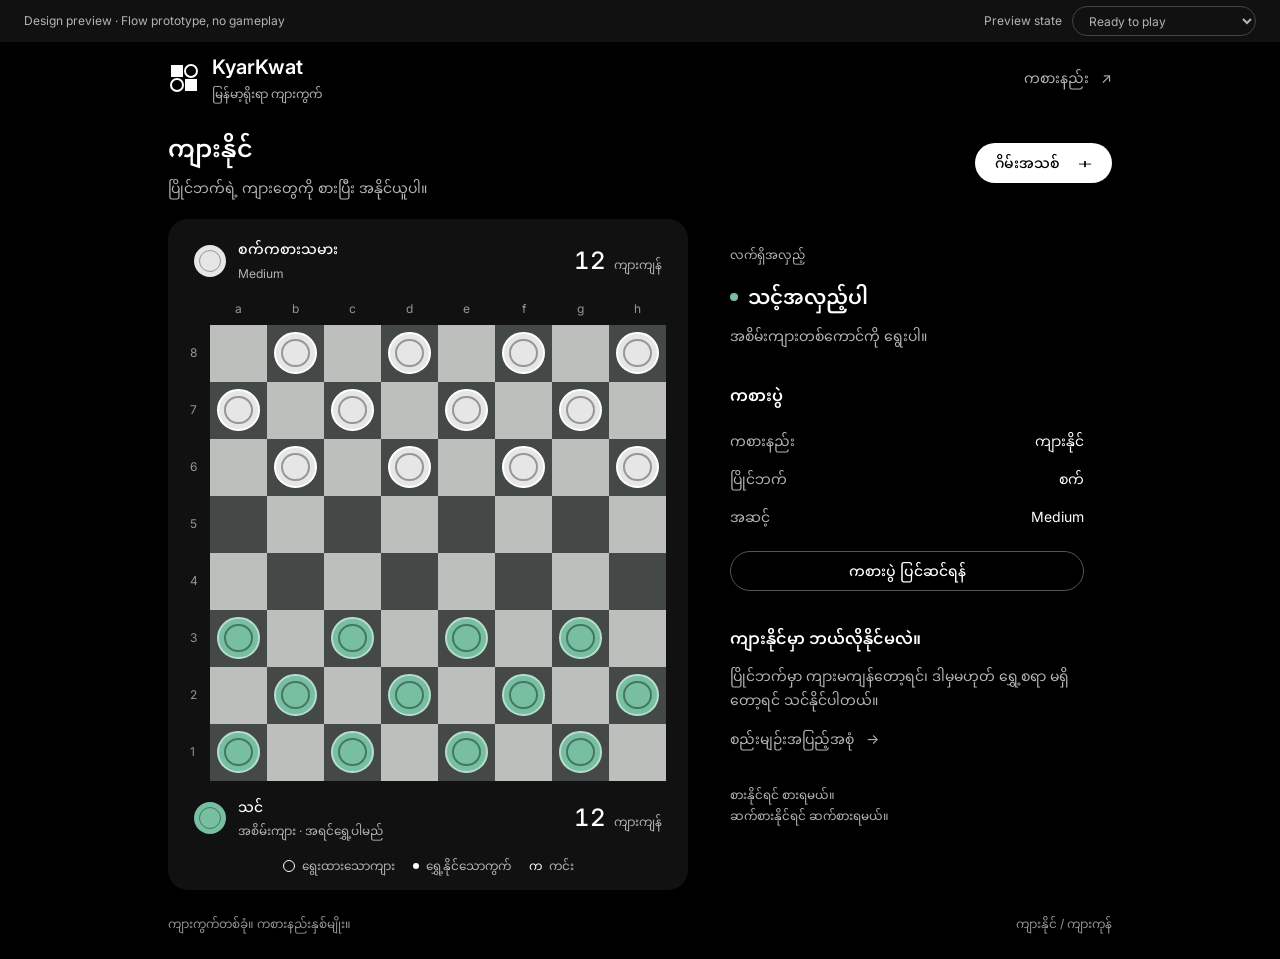
==== design/index.html @ 6bd20ec2 "feat: add Kyar Kwat Blazor game and Burmese project guide" ====
<!doctype html>
<html lang="my">
<head>
  <meta charset="utf-8">
  <meta name="viewport" content="width=device-width, initial-scale=1">
  <title>KyarKwat — ကျားကွက်</title>
  <link rel="preconnect" href="https://fonts.googleapis.com">
  <link rel="preconnect" href="https://fonts.gstatic.com" crossorigin>
  <link href="https://fonts.googleapis.com/css2?family=Inter:wght@400;500;600&family=Noto+Sans+Myanmar:wght@400;500;600&display=swap" rel="stylesheet">
  <link rel="stylesheet" href="style.css">
  <script src="prototype.js" defer></script>
</head>
<body>
  <div class="review-bar">
    <span>Design preview <span class="review-note">· Flow prototype, no gameplay</span></span>
    <label><span>Preview state</span>
      <select id="preview-state" lang="en">
        <option value="ready">Ready to play</option>
        <option value="capture">Compulsory capture</option>
        <option value="thinking">Computer thinking</option>
        <option value="win">Game result</option>
        <option value="blocked">No legal moves result</option>
        <option value="draw">Draw result</option>
      </select>
    </label>
  </div>
  <div class="app-shell">
    <header class="masthead">
      <a class="wordmark" href="./index.html" aria-label="KyarKwat မူလစာမျက်နှာ">
        <svg viewBox="0 0 32 32" width="32" height="32" fill="none" aria-hidden="true"><path d="M3 3h12v12H3zm14 14h12v12H17z" fill="currentColor"/><circle cx="23" cy="9" r="6" stroke="currentColor" stroke-width="2"/><circle cx="9" cy="23" r="6" stroke="currentColor" stroke-width="2"/></svg>
        <span>KyarKwat <small>မြန်မာ့ရိုးရာ ကျားကွက်</small></span>
      </a>
      <button class="text-button" id="open-rules">ကစားနည်း <span aria-hidden="true">↗</span></button>
    </header>
    <main>
      <div class="title-row">
        <div><h1 id="mode-title">ကျားနိုင်</h1><p id="objective">ပြိုင်ဘက်ရဲ့ ကျားတွေကို စားပြီး အနိုင်ယူပါ။</p></div>
        <button class="primary" id="new-game">ဂိမ်းအသစ် <span aria-hidden="true">＋</span></button>
      </div>
      <div class="game-layout">
        <section class="play-area" aria-label="ကျားကွက်ခုံ">
          <div class="player-row opponent-row">
            <div class="player-name"><span class="counter ivory" aria-hidden="true"></span><div><strong id="opponent-name">စက်ကစားသမား</strong><small id="opponent-level">Medium</small></div></div>
            <div class="piece-count"><strong id="opponent-count">12</strong><span>ကျားကျန်</span></div>
          </div>
          <div class="board-frame">
            <div class="board-coordinates" aria-hidden="true"><span>a</span><span>b</span><span>c</span><span>d</span><span>e</span><span>f</span><span>g</span><span>h</span></div>
            <div class="board-with-ranks"><div class="ranks" aria-hidden="true"><span>8</span><span>7</span><span>6</span><span>5</span><span>4</span><span>3</span><span>2</span><span>1</span></div><div id="board" class="board" aria-label="ကျားကွက် နမူနာခုံ"></div></div>
          </div>
          <div class="player-row own-row">
            <div class="player-name"><span class="counter green" aria-hidden="true"></span><div><strong id="human-name">သင်</strong><small>အစိမ်းကျား · အရင်ရွှေ့ပါမည်</small></div></div>
            <div class="piece-count"><strong id="human-count">12</strong><span>ကျားကျန်</span></div>
          </div>
          <div class="board-key"><span><i class="key-ring" aria-hidden="true"></i>ရွေးထားသောကျား</span><span><i class="key-dot" aria-hidden="true"></i>ရွှေ့နိုင်သောကွက်</span><span><i class="key-king" aria-hidden="true">က</i>ကင်း</span></div>
        </section>
        <aside class="match-panel" aria-label="ကစားပွဲအချက်အလက်">
          <section class="turn-section" aria-labelledby="turn-title">
            <p class="status-label">လက်ရှိအလှည့်</p>
            <div class="turn-heading"><span class="turn-dot" aria-hidden="true"></span><h2 id="turn-title">သင့်အလှည့်ပါ</h2></div>
            <p id="turn-description" aria-live="polite" aria-atomic="true">အစိမ်းကျားတစ်ကောင်ကို ရွေးပါ။</p>
            <p class="capture-notice" id="capture-notice" hidden>စားနိုင်သောကြောင့် မဖြစ်မနေ စားရပါမည်။</p>
          </section>
          <section class="match-settings" aria-label="လက်ရှိကစားပွဲ">
            <h2>ကစားပွဲ</h2>
            <dl><div><dt>ကစားနည်း</dt><dd id="summary-mode">ကျားနိုင်</dd></div><div><dt>ပြိုင်ဘက်</dt><dd id="summary-opponent">စက်</dd></div><div id="summary-level-row"><dt>အဆင့်</dt><dd id="summary-level">Medium</dd></div></dl>
            <button class="secondary" id="change-settings">ကစားပွဲ ပြင်ဆင်ရန်</button>
          </section>
          <section class="objective-section">
            <h2 id="objective-heading">ကျားနိုင်မှာ ဘယ်လိုနိုင်မလဲ။</h2>
            <p id="objective-detail">ပြိုင်ဘက်မှာ ကျားမကျန်တော့ရင်၊ ဒါမှမဟုတ် ရွှေ့စရာ မရှိတော့ရင် သင်နိုင်ပါတယ်။</p>
            <button class="text-button" id="more-rules">စည်းမျဉ်းအပြည့်အစုံ <span aria-hidden="true">→</span></button>
          </section>
          <p class="quiet-note">စားနိုင်ရင် စားရမယ်။<br>ဆက်စားနိုင်ရင် ဆက်စားရမယ်။</p>
        </aside>
      </div>
    </main>
    <footer><span>ကျားကွက်တစ်ခုံ။ ကစားနည်းနှစ်မျိုး။</span><span>ကျားနိုင် / ကျားကုန်</span></footer>
  </div>

  <dialog id="setup-dialog" aria-labelledby="setup-title">
    <form id="setup-form">
      <div class="dialog-heading"><h2 id="setup-title">ကစားပွဲအသစ်</h2><button type="button" class="close-button" data-close aria-label="ပိတ်ရန်">×</button></div>
      <p class="dialog-intro">ကစားနည်းရွေးပြီး စတင်လိုက်ပါ။</p>
      <fieldset class="mode-options"><legend>ကစားနည်း</legend>
        <label class="mode-option"><input type="radio" name="mode" value="normal" checked><span><strong>ကျားနိုင်</strong><small>ပြိုင်ဘက်ကျားတွေကို စားပါ။</small></span><span class="radio-mark" aria-hidden="true"></span></label>
        <label class="mode-option"><input type="radio" name="mode" value="reverse"><span><strong>ကျားကုန်</strong><small>ကိုယ့်ကျားတွေကို စားအောင် ခင်းပေးပါ။</small></span><span class="radio-mark" aria-hidden="true"></span></label>
      </fieldset>
      <fieldset><legend>ပြိုင်ဘက်</legend><div class="segmented opponent-options"><label><input type="radio" name="opponent" value="computer" checked><span>စက်နဲ့ကစားမယ်</span></label><label><input type="radio" name="opponent" value="local"><span>နှစ်ယောက်ကစားမယ်</span></label></div></fieldset>
      <fieldset id="difficulty-field"><legend>စက်ရဲ့အဆင့်</legend><div class="segmented"><label><input type="radio" name="level" value="Easy"><span>Easy</span></label><label><input type="radio" name="level" value="Medium" checked><span>Medium</span></label><label><input type="radio" name="level" value="Hard"><span>Hard</span></label></div><p class="field-note" id="level-description">ရှေ့ဆက်ရွှေ့ကွက်တွေကို ကြိုတွက်ပြီး ကစားပါမယ်။</p></fieldset>
      <p class="setup-objective" id="setup-objective">ပြိုင်ဘက်မှာ ကျားကုန်ရင် သို့မဟုတ် ရွှေ့မရရင် သင်နိုင်ပါတယ်။</p>
      <p class="field-note">ဂိမ်းအသစ်စရင် လက်ရှိကစားပွဲကို အစားထိုးပါမယ်။</p>
      <button class="primary full-width" type="submit">စကစားမယ် <span aria-hidden="true">→</span></button>
    </form>
  </dialog>

  <dialog id="rules-dialog" aria-labelledby="rules-title">
    <div class="dialog-heading"><h2 id="rules-title">ကစားနည်း</h2><button class="close-button" data-close aria-label="ပိတ်ရန်">×</button></div>
    <div class="rule-content">
      <section><h3>ကျားနိုင်</h3><p>ပြိုင်ဘက်ကျား အကုန်စားနိုင်ရင်၊ ဒါမှမဟုတ် ပြိုင်ဘက် ရွှေ့မရတော့ရင် သင်နိုင်ပါတယ်။</p></section>
      <section><h3>ကျားကုန်</h3><p>ကိုယ့်ကျား တစ်ကောင်မှ မကျန်တော့ရင်၊ ဒါမှမဟုတ် ကိုယ်ရွှေ့စရာ မရှိတော့ရင် ကိုယ်နိုင်ပါတယ်။ Feed ဆိုတာ ကိုယ့်ကျားကို ပြိုင်ဘက်စားနိုင်အောင် တရားဝင်ရွှေ့ကွက်နဲ့ ခင်းပေးတာပါ။</p></section>
      <section><h3>ရွှေ့ခြင်းနဲ့ စားခြင်း</h3><p>တစ်ဖက်စီ ကျား ၁၂ ကောင်နဲ့ စပါတယ်။ ရိုးရိုးကျားက ရှေ့ထောင့်ဖြတ် တစ်ကွက်ရွှေ့ပြီး ရှေ့ဘက်ကို ခုန်စားနိုင်ပါတယ်။ စားနိုင်ရင် မဖြစ်မနေစားပြီး အများဆုံးစားနိုင်တဲ့လမ်းကို ရွေးရပါတယ်။ ဆက်စားနိုင်သေးရင် အဲဒီကျားနဲ့ပဲ ဆက်စားပါ။</p></section>
      <section><h3>ကင်းနဲ့ သရေ</h3><p>အလှည့်အဆုံးမှာ တစ်ဖက်အစွန်ရောက်တဲ့ကျားက ကင်းဖြစ်ပါတယ်။ ကင်းက ရှေ့နောက် ထောင့်ဖြတ်အတိုင်း အဝေးရွှေ့၊ အဝေးစားနိုင်ပါတယ်။ ကျားမစားဘဲ ကင်းသာ တစ်ဖက်စီ ၂၅ ကြိမ်ဆက်တိုက် ရွှေ့ရင် သရေပါ။</p></section>
    </div>
    <button class="primary full-width" data-close>နားလည်ပါပြီ</button>
  </dialog>

  <dialog id="result-dialog" aria-labelledby="result-title" aria-describedby="result-reason">
    <div class="dialog-heading"><span class="status-label">ကစားပွဲ ပြီးဆုံးပါပြီ</span><button class="close-button" data-close aria-label="ခုံကို ပြန်ကြည့်ရန်">×</button></div>
    <div class="result-mark" aria-hidden="true"><span class="counter green"></span></div>
    <h2 id="result-title">သင် အနိုင်ရပါတယ်။</h2><p id="result-reason"></p>
    <dl class="result-summary"><div><dt>ကစားနည်း</dt><dd id="result-mode"></dd></div><div><dt>သင့်ကျားကျန်</dt><dd id="result-count"></dd></div></dl>
    <button class="primary full-width" id="play-again">ထပ်ကစားမယ် <span aria-hidden="true">→</span></button>
    <button class="text-button full-width" data-close>ခုံကို ပြန်ကြည့်မယ်</button>
  </dialog>
</body>
</html>
---- design/style.css ----
:root {
  color-scheme: dark;
  --ground: #000; --surface: #111; --raised: #2a2a2a; --ink: #fff;
  --muted: #b4b4b4; --faint: #949494; --accent: #78bfa1; --gap: 14px;
  font-family: Inter, 'Noto Sans Myanmar', sans-serif;
  color: var(--ink); background: var(--ground); font-size: 14px; line-height: 1.7;
  font-synthesis: none;
}
* { box-sizing: border-box; }
body { margin: 0; }
button, select, input { font: inherit; }
button, a, label:has(input), select { -webkit-tap-highlight-color: transparent; }
button { cursor: pointer; }
button, select { color: inherit; }
button { border: 0; background: none; }
button:focus-visible, a:focus-visible, select:focus-visible { outline: 2px solid #fff; outline-offset: 4px; }
a { color: inherit; text-decoration: none; }
h1, h2, h3, p { margin: 0; }
h1 { font-size: 24px; font-weight: 600; line-height: 1.9; }
h2, h3 { font-size: 16px; font-weight: 600; line-height: 1.9; }
small { font-size: 12px; color: var(--muted); }
[hidden] { display: none !important; }
.review-bar { min-height: 42px; padding: 6px 24px; display: flex; gap: 14px; align-items: center; justify-content: space-between; background: var(--surface); color: var(--muted); font-size: 12px; }
.review-bar label { display: flex; align-items: center; gap: 10px; }
.review-bar select { height: 30px; border: 1px solid #444; border-radius: 999px; padding: 0 28px 0 12px; background: var(--surface); }
.app-shell { max-width: 1000px; margin: auto; padding: 0 28px; }
.masthead { min-height: 72px; display: flex; align-items: center; justify-content: space-between; gap: var(--gap); }
.wordmark { display: flex; align-items: center; gap: 12px; font-size: 20px; font-weight: 600; line-height: 1.4; }
.wordmark small { display: block; font-size: 12px; font-weight: 400; margin-top: 5px; }
.text-button { color: var(--muted); padding: 6px 0; display: inline-flex; align-items: center; gap: 12px; min-height: 36px; }
.text-button:hover { color: #fff; }
.title-row { display: flex; align-items: center; justify-content: space-between; gap: var(--gap); margin: 12px 0 20px; }
.title-row p { color: var(--muted); margin-top: 4px; }
.primary, .secondary { min-height: 40px; border-radius: 999px; padding: 7px 20px; font-weight: 500; display: inline-flex; align-items: center; justify-content: center; gap: 18px; white-space: nowrap; }
.primary { background: #fff; color: #000; }
.primary:hover { background: #dedede; }
.secondary { border: 1px solid #555; color: #fff; background: none; }
.secondary:hover { border-color: #bbb; }
/* At the 944px canvas: 520px play area + 14px gutter + 410px information column. */
.game-layout { display: grid; grid-template-columns: minmax(0, 520px) minmax(280px, 1fr); gap: var(--gap); align-items: start; }
.play-area { min-width: 0; padding: 18px 22px 14px; border-radius: 20px; background: var(--surface); }
.player-row { display: flex; align-items: center; justify-content: space-between; gap: var(--gap); padding: 0 4px; }
.opponent-row { margin-bottom: 14px; }
.own-row { margin-top: 14px; }
.player-name { display: flex; align-items: center; gap: 12px; }
.player-name strong { display: block; font-weight: 500; }
.player-name small { display: block; margin-top: 3px; }
.counter { display: inline-block; flex: none; width: 32px; height: 32px; border-radius: 50%; position: relative; }
.counter::after { content: ''; position: absolute; inset: 5px; border: 1px solid currentColor; border-radius: 50%; opacity: .55; }
.green { background: var(--accent); color: #183e30; }
.ivory { background: #e6e6e6; color: #555; }
.piece-count { display: flex; align-items: baseline; gap: 8px; font-variant-numeric: tabular-nums; }
.piece-count strong { font-weight: 500; font-size: 24px; line-height: 1.4; }
.piece-count span { color: var(--muted); font-size: 12px; }
.board-coordinates { display: grid; grid-template-columns: repeat(8, 1fr); margin-left: 20px; color: var(--faint); font-size: 12px; text-align: center; height: 26px; align-items: start; }
.board-with-ranks { display: flex; }
.ranks { width: 20px; flex: none; display: grid; grid-template-rows: repeat(8, 1fr); color: var(--faint); font-size: 12px; }
.ranks span { display: flex; align-items: center; }
.board { display: grid; grid-template-columns: repeat(8, 1fr); width: calc(100% - 20px); aspect-ratio: 1; }
.square { aspect-ratio: 1; min-width: 0; padding: 0; display: flex; align-items: center; justify-content: center; position: relative; border-radius: 0; }
.square.light { background: #bdbfbd; }
.square.dark { background: #444947; }
.square:disabled { cursor: default; }
.square .counter { width: 74%; height: 74%; }
.square .counter::after { inset: 13%; border-width: 2px; }
.square .green { border: 2px solid #b7ddce; }
.square .ivory { border: 2px solid #fff; }
.square.selected::after { content: ''; position: absolute; inset: 7%; border: 2px solid #fff; border-radius: 50%; }
.square.destination::after { content: ''; width: 20%; height: 20%; border-radius: 50%; background: #fff; }
.square.last-move { outline: 3px solid #e5e5e5; outline-offset: -3px; }
.square:focus-visible { outline: 3px solid #fff; outline-offset: -4px; z-index: 1; }
.king-letter { position: absolute; inset: 0; display: grid; place-items: center; font-size: clamp(12px, 1.5vw, 20px); font-weight: 600; }
.board-key { display: flex; justify-content: center; flex-wrap: wrap; gap: 18px; font-size: 12px; color: var(--muted); padding-top: 14px; }
.board-key > span { display: inline-flex; align-items: center; gap: 7px; }
.key-ring { width: 12px; height: 12px; border: 1px solid #fff; border-radius: 50%; }
.key-dot { width: 6px; height: 6px; background: #fff; border-radius: 50%; }
.key-king { font-style: normal; font-size: 12px; color: #fff; }
.match-panel { padding: 26px 28px; }
.status-label { color: var(--muted); font-size: 12px; }
.turn-heading { display: flex; align-items: center; gap: 10px; margin: 12px 0 8px; }
.turn-heading h2 { font-size: 20px; }
.turn-dot { width: 8px; height: 8px; background: var(--accent); border-radius: 50%; flex: none; }
.match-panel p { color: var(--muted); }
.capture-notice { background: #2a2a2a; padding: 12px 14px; margin-top: 14px; border-radius: 8px; color: #fff !important; }
.match-settings { margin-top: 32px; }
dl { margin: 12px 0 16px; }
dl > div { display: flex; align-items: baseline; justify-content: space-between; gap: var(--gap); padding: 7px 0; }
dt { color: var(--muted); }
dd { margin: 0; font-variant-numeric: tabular-nums; }
.match-settings .secondary { width: 100%; }
.objective-section { margin-top: 32px; }
.objective-section p { margin: 10px 0; }
.quiet-note { margin-top: 28px; font-size: 12px; }
footer { margin: 24px 0; display: flex; justify-content: space-between; gap: 14px; color: var(--faint); font-size: 12px; }
dialog { width: min(480px, calc(100% - 28px)); max-height: calc(100dvh - 28px); padding: 28px; border: 0; border-radius: 20px; background: #111; color: #fff; overscroll-behavior: contain; }
dialog::backdrop { background: rgb(0 0 0 / .82); }
.dialog-heading { display: flex; align-items: center; justify-content: space-between; gap: var(--gap); }
.dialog-heading h2 { font-size: 20px; }
.close-button { width: 36px; height: 36px; flex: none; border-radius: 50%; color: #fff; font-size: 24px; line-height: 1; }
.close-button:hover { background: #2a2a2a; }
.dialog-intro { color: var(--muted); margin-top: 8px; }
fieldset { border: 0; padding: 0; margin: 24px 0 0; min-width: 0; }
legend { padding: 0; margin-bottom: 10px; font-weight: 500; }
.mode-option { cursor: pointer; display: flex; align-items: center; justify-content: space-between; position: relative; padding: 14px 16px; background: #1c1c1c; border-radius: 8px; }
.mode-option + .mode-option { margin-top: 8px; }
.mode-option:has(:checked) { background: #2a2a2a; outline: 1px solid #bbb; }
.mode-option strong { display: block; font-size: 16px; font-weight: 500; }
.mode-option small { display: block; margin-top: 5px; }
.mode-option input, .segmented input { position: absolute; opacity: 0; width: 1px; height: 1px; }
.radio-mark { width: 18px; height: 18px; border: 1px solid #949494; border-radius: 50%; margin-left: 10px; flex: none; }
:checked ~ .radio-mark { border: 5px solid #fff; }
label:has(input:focus-visible) { outline: 2px solid #fff; outline-offset: 4px; }
.segmented { display: flex; background: #1c1c1c; border-radius: 999px; padding: 4px; gap: 4px; }
.segmented label { position: relative; flex: 1; cursor: pointer; text-align: center; border-radius: 999px; }
.segmented span { display: block; padding: 7px 4px; border-radius: 999px; color: var(--muted); }
.segmented input:checked + span { background: #3b3b3b; color: #fff; }
.field-note { color: var(--muted); font-size: 12px; margin-top: 10px; }
.setup-objective { margin-top: 24px; }
.full-width { width: 100%; }
form > .primary { margin-top: 20px; }
.rule-content section { margin: 22px 0; }
.rule-content p { color: var(--muted); margin-top: 8px; line-height: 1.95; }
#result-dialog { text-align: center; }
.result-mark { margin: 28px 0 18px; }
.result-mark .counter { width: 64px; height: 64px; }
.result-mark .counter::after { inset: 10px; border-width: 2px; }
#result-title { font-size: 24px; }
#result-reason { color: var(--muted); margin: 12px 0 24px; }
.result-summary { background: #222; border-radius: 8px; padding: 10px 18px; }
#result-dialog .text-button { justify-content: center; margin-top: 12px; }
@media (max-width: 900px) {
  .app-shell { max-width: 640px; padding: 0 22px; }
  .game-layout { grid-template-columns: 1fr; }
  .play-area { grid-row: 2; }
  .match-panel { display: contents; }
  .turn-section { grid-row: 1; padding: 14px 18px; background: #111; border-radius: 20px; }
  .turn-section .status-label { display: none; }
  .turn-heading { margin: 0 0 4px; }
  .turn-heading h2 { font-size: 16px; }
  .match-settings { grid-row: 3; margin: 10px 0 0; padding: 0 4px; }
  .match-settings dl { display: flex; flex-wrap: wrap; gap: 10px 24px; }
  .match-settings dl > div { gap: 12px; }
  .match-settings .secondary { width: auto; }
  .objective-section { grid-row: 4; margin-top: 20px; padding: 0 4px; }
  .quiet-note { display: none; }
}
@media (max-width: 480px) {
  .review-bar { padding: 6px 16px; gap: 8px; }
  .review-bar > span { flex: 1; min-width: 0; }
  .review-note { display: block; font-size: 11px; }
  .review-bar label { font-size: 11px; gap: 6px; }
  .review-bar label > span { display: none; }
  .review-bar select { width: 152px; padding-right: 8px; font-size: 11px; }
  .app-shell { padding: 0 16px; }
  .masthead { min-height: 72px; }
  .wordmark { font-size: 18px; gap: 9px; }
  .wordmark small { font-size: 11px; }
  .masthead .text-button { font-size: 12px; gap: 7px; }
  .title-row { margin: 8px 0 16px; align-items: start; }
  .title-row p { max-width: 210px; font-size: 12px; }
  .title-row .primary { font-size: 12px; padding: 7px 14px; gap: 6px; margin-top: 4px; }
  .play-area { padding: 14px 10px 12px; }
  .player-name .counter { width: 26px; height: 26px; }
  .player-name { gap: 8px; }
  .player-name small { font-size: 11px; }
  .piece-count { gap: 6px; }
  .piece-count strong { font-size: 20px; }
  .piece-count span { font-size: 11px; }
  .board-key { font-size: 11px; gap: 12px; }
  .square .green, .square .ivory { border-width: 1px; }
  .square .counter::after { border-width: 1px; }
  footer { flex-direction: column; gap: 4px; margin-top: 32px; }
  dialog { padding: 22px; }
  .segmented span { font-size: 12px; }
}
@media (prefers-reduced-motion: reduce) { * { scroll-behavior: auto !important; } }
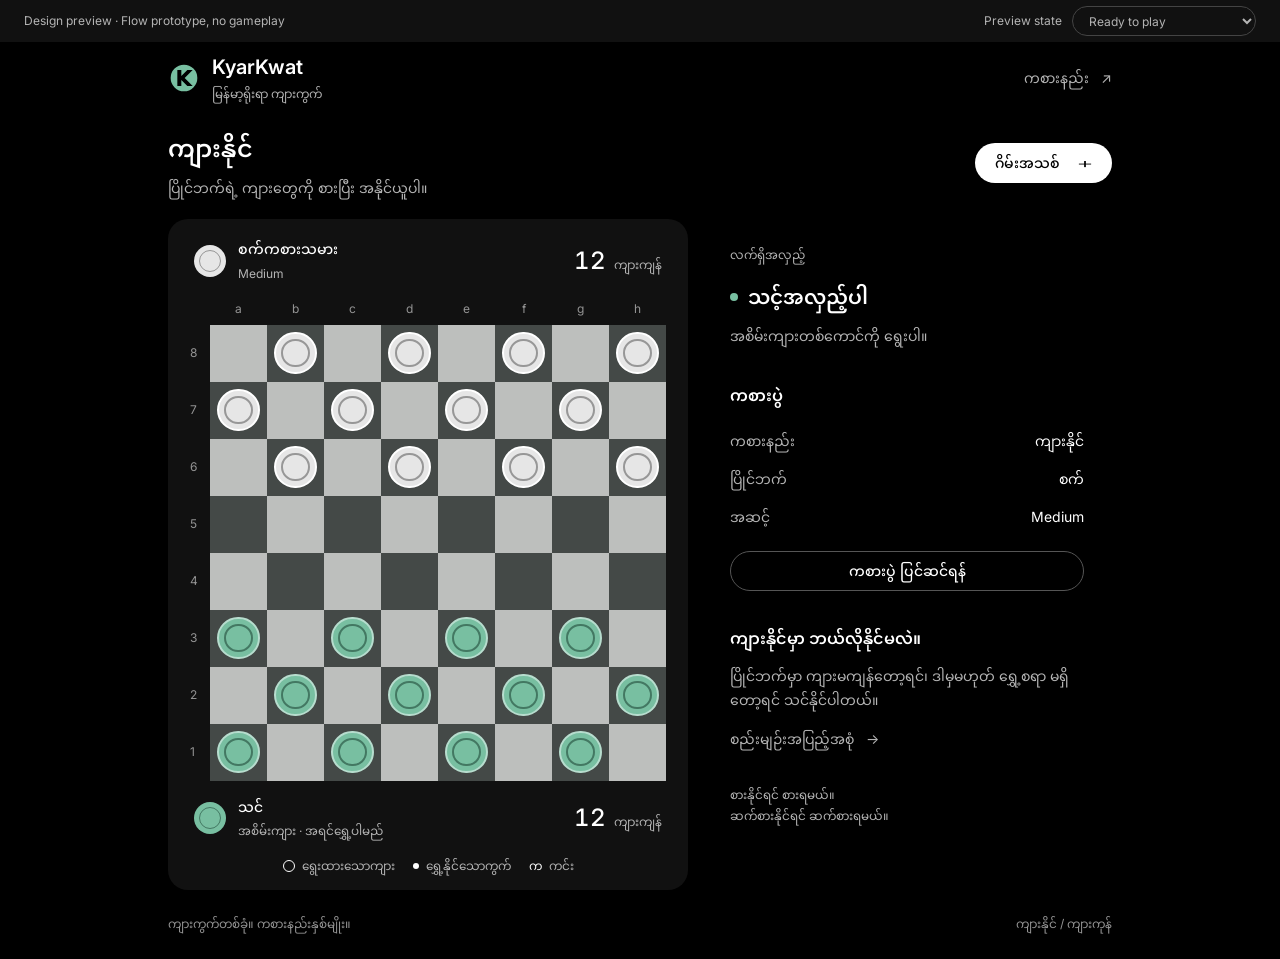
==== commit 00318b22: "feat(ui): apply branding to app icons metadata and loading screen" ====
--- a/design/index.html
+++ b/design/index.html
@@ -27,7 +27,7 @@
   <div class="app-shell">
     <header class="masthead">
       <a class="wordmark" href="./index.html" aria-label="KyarKwat မူလစာမျက်နှာ">
-        <svg viewBox="0 0 32 32" width="32" height="32" fill="none" aria-hidden="true"><path d="M3 3h12v12H3zm14 14h12v12H17z" fill="currentColor"/><circle cx="23" cy="9" r="6" stroke="currentColor" stroke-width="2"/><circle cx="9" cy="23" r="6" stroke="currentColor" stroke-width="2"/></svg>
+        <img src="../BlazorWasm.KyarKwat/wwwroot/branding/logo-dark.svg" width="32" height="32" alt="">
         <span>KyarKwat <small>မြန်မာ့ရိုးရာ ကျားကွက်</small></span>
       </a>
       <button class="text-button" id="open-rules">ကစားနည်း <span aria-hidden="true">↗</span></button>
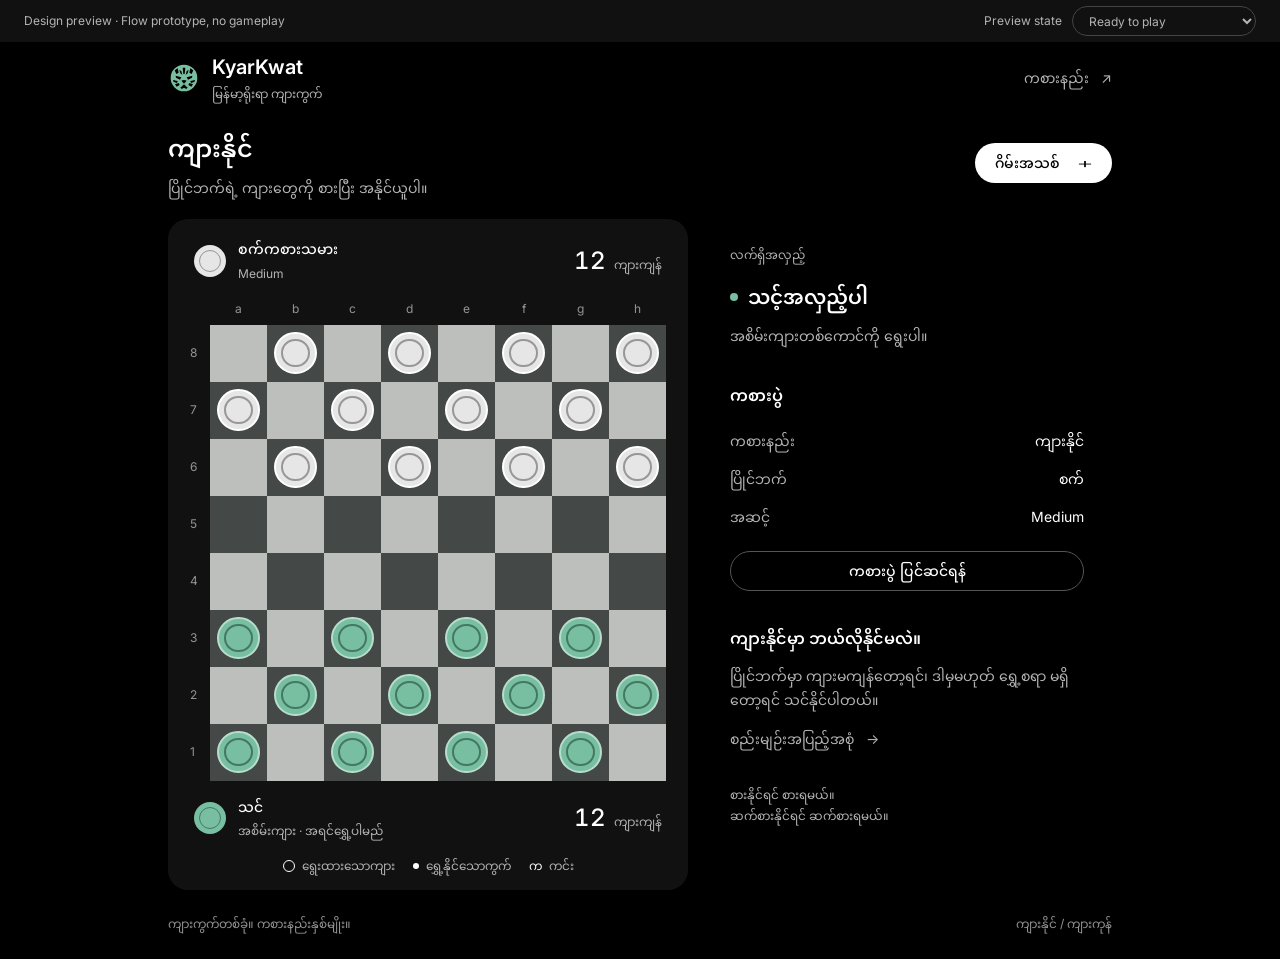
==== commit 9ee9edd0: "fix(sharing): publish fresh tiger preview and refresh icon references" ====
--- a/design/index.html
+++ b/design/index.html
@@ -27,7 +27,7 @@
   <div class="app-shell">
     <header class="masthead">
       <a class="wordmark" href="./index.html" aria-label="KyarKwat မူလစာမျက်နှာ">
-        <img src="../BlazorWasm.KyarKwat/wwwroot/branding/logo-dark.svg" width="32" height="32" alt="">
+        <img src="../BlazorWasm.KyarKwat/wwwroot/branding/logo-dark.svg?v=tiger" width="32" height="32" alt="">
         <span>KyarKwat <small>မြန်မာ့ရိုးရာ ကျားကွက်</small></span>
       </a>
       <button class="text-button" id="open-rules">ကစားနည်း <span aria-hidden="true">↗</span></button>
